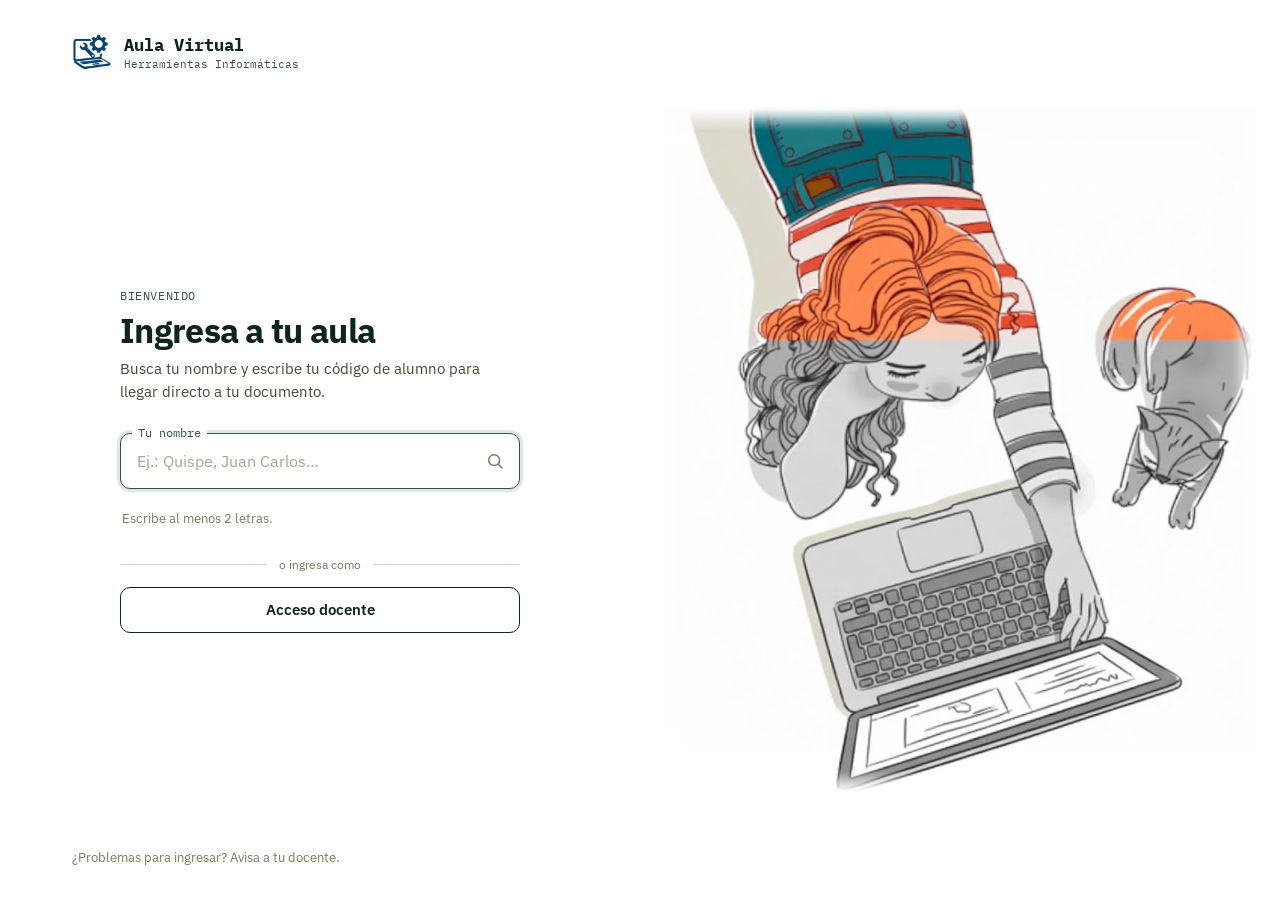
==== index.html @ ba395c88 "actualización de contenido" ====
<!doctype html>
<html lang="es">
<head>
<meta charset="utf-8">
<meta name="viewport" content="width=device-width,initial-scale=1">
<title>Aula Virtual · Herramientas Informáticas</title>
<!-- Sin sesión iniciada, esta página te manda a acceso.html -->
<script src="access/access.js" data-proteger data-sin-barra></script>
<link rel="icon" type="image/png" href="access/favicon.png">
<link rel="apple-touch-icon" href="access/icono.png">
<link rel="stylesheet" href="access/estilo.css">
<style>
  .hero { margin-bottom: 8px; }
  .unidad { margin-top: 38px; }
  .unidad-h { display: flex; align-items: baseline; gap: 12px; margin: 0 0 4px; }
  .unidad-h h2 { font-size: 1.35rem; letter-spacing: -.01em; margin: 0; }
  .unidad-h .linea { flex: 1; border-top: 1px solid var(--line); transform: translateY(-4px); }
  .sub-h { font-family: var(--mono); font-size: .72rem; color: var(--mut); text-transform: uppercase; letter-spacing: .6px; margin: 20px 0 10px; }

  .grid { display: grid; grid-template-columns: repeat(auto-fill, minmax(210px, 1fr)); gap: 14px; }
  a.sesion {
    --acc: var(--moss); --acc-d: var(--moss-d); --acc-bg: var(--moss-bg);
    position: relative; display: flex; flex-direction: column; justify-content: space-between; gap: 22px;
    text-decoration: none; color: var(--ink);
    background: var(--panel); border: 1px solid var(--line); border-radius: 14px; padding: 18px;
    overflow: hidden; transition: transform .18s ease, box-shadow .18s ease, border-color .18s ease;
  }
  a.sesion.ec { --acc: var(--amber); --acc-d: var(--amber-d); --acc-bg: var(--amber-bg); }
  a.sesion::before { content: ""; position: absolute; left: 0; top: 0; bottom: 0; width: 4px; background: var(--acc); }
  a.sesion:hover { transform: translateY(-3px); border-color: var(--acc); box-shadow: 0 12px 28px rgba(16, 35, 28, .10); }
  a.sesion:focus-visible { outline: 3px solid rgba(53, 81, 63, .3); outline-offset: 2px; }
  .s-top { display: flex; align-items: center; justify-content: space-between; gap: 8px; }
  .s-tipo { font-family: var(--mono); font-size: .68rem; font-weight: 600; letter-spacing: .6px; color: var(--acc-d); background: var(--acc-bg); border-radius: 6px; padding: 3px 8px; }
  .s-id { font-family: var(--mono); font-size: .7rem; color: var(--mut); }
  .s-num { font-family: var(--mono); font-size: 2.4rem; font-weight: 600; line-height: 1; letter-spacing: -.03em; }
  .s-num small { display: block; font-family: var(--sans); font-size: .85rem; font-weight: 500; letter-spacing: 0; color: var(--ink-2); margin-top: 6px; }
  .s-go { display: flex; align-items: center; justify-content: space-between; font-size: .85rem; font-weight: 600; color: var(--acc-d); }
  .s-go svg { width: 18px; height: 18px; transition: transform .18s; }
  a.sesion:hover .s-go svg { transform: translateX(4px); }

  a.sesion.off { cursor: not-allowed; background: transparent; border-style: dashed; }
  a.sesion.off:hover { transform: none; box-shadow: none; border-color: var(--line); }
  a.sesion.off::before { background: var(--line); }
  a.sesion.off .s-num, a.sesion.off .s-tipo { opacity: .55; }
  a.sesion.off .s-go { color: var(--mut); font-weight: 500; }
  a.sesion.abierta .s-go { color: var(--moss); }
  .skeleton { height: 150px; border-radius: 14px; background: linear-gradient(100deg, #ece8dc 30%, #f6f4ee 50%, #ece8dc 70%); background-size: 200% 100%; animation: brillo 1.2s linear infinite; }
  @keyframes brillo { to { background-position: -200% 0; } }
</style>
</head>
<body>
  <header class="topbar">
    <div class="topbar-in">
      <div class="plate">
        <span class="plate-mark"><img src="access/icono.png" alt=""></span>
        <span class="plate-txt"><b>Aula Virtual</b><small>Herramientas Informáticas</small></span>
      </div>
      <div class="who-chip">
        <i class="dot"></i><span id="quien"></span>
        <button class="btn ghost sm" id="salir" type="button">Salir</button>
      </div>
    </div>
  </header>

  <main class="wrap">
    <section class="hero anim">
      <p class="eyebrow" id="saludoRol">Portal</p>
      <h1 class="titulo" id="saludo">Hola</h1>
      <p class="lede" id="lede">Elige tu clase o evaluación para ir directo a tu documento.</p>
    </section>
    <div id="contenido"><div class="grid"><div class="skeleton"></div><div class="skeleton"></div><div class="skeleton"></div></div></div>
  </main>
  <div class="toasts" id="toasts" aria-live="polite"></div>

  <script>
    /* ==========================================================
       PORTAL: crea un botón por cada sesión que exista. No hay lista que mantener.

       Para publicar algo nuevo solo sube el CSV con el nombre correcto:
         clases/class#u#.csv     -> clase # de la unidad #     (class4u1.csv, class2u2.csv ...)
         eecc/ec#u#.csv          -> evaluación continua        (ec1u1.csv, ec2u1.csv ...)
         review/reu#u#.html      -> repaso (página)            (reu1u1.html, reu2u1.html ...)
       El botón aparece solo. Al presionarlo:
         alumno  -> su documento se abre en una PESTAÑA NUEVA (el portal sigue abierto)
                    y aparece una notificación en pantalla
         docente -> abre access/sesion.html?s=<sesión> con la lista de alumnos y enlaces
       (clases/class1u1.html es la única clase que es una página: no lleva CSV.)

       Búsqueda automática: por cada unidad y tipo se prueban los números 1, 2, 3...
       y se detiene tras HUECOS números seguidos que no existen.
       ========================================================== */
    const UNIDADES = [1, 2, 3, 4];   // cuántas unidades se buscan
    const HUECOS = 3;                // se tolera faltar hasta 3 números seguidos (class5 sin class6, class7 y class8 => fin)
    const TOPE = 40;                 // límite de seguridad por unidad y tipo

    const ICONO_FLECHA = '<svg viewBox="0 0 24 24" fill="none" stroke="currentColor" stroke-width="2" stroke-linecap="round" stroke-linejoin="round"><path d="M5 12h14M13 6l6 6-6 6"/></svg>';

    function el(tag, cls, text) {
      const n = document.createElement(tag);
      if (cls) n.className = cls;
      if (text !== undefined) n.textContent = text;
      return n;
    }

    async function existe(info) {
      const [csv, html] = await Promise.all([
        Acceso.textoCSV(info.carpeta + info.id + ".csv"),
        info.tipo !== "ec" ? Acceso.existeHTML(info.id) : false
      ]);
      if (!csv && !html) return null;
      info.csv = csv; info.html = !!html;       // se guarda el CSV para saber cuál es el enlace de este alumno
      return info;
    }

    async function sondear(tipo, unidad) {
      const halladas = [];
      let falta = 0;
      for (let n = 1; n <= TOPE && falta < HUECOS; n++) {
        const info = Acceso.idSesion(`${tipo}${n}u${unidad}`);
        const hallada = await existe(info);
        if (hallada) { halladas.push(hallada); falta = 0; } else falta++;
      }
      return halladas;
    }

    async function detectar() {
      const tareas = [];
      for (const u of UNIDADES) for (const tipo of ["class", "ec", "reu"]) tareas.push(sondear(tipo, u));
      return (await Promise.all(tareas)).flat();
    }

    /* Para el alumno: busca SU enlace en el CSV de la sesión. Define info.href y info.estado */
    function resolver(info, s) {
      info.estado = "ok";
      if (s.rol === "docente") { info.href = "access/sesion.html?s=" + encodeURIComponent(info.id); info.interno = true; return; }
      if (!info.csv) {                                            // clase de contenido (class1u1.html)
        if (info.html) { info.href = info.carpeta + info.id + ".html"; info.interno = true; info.nueva = true; } else info.estado = "nd";
        return;
      }
      const t = Acceso.leerTabla(info.csv);
      if (t.titulo && Acceso.norm(t.titulo) !== info.id) { info.estado = "titulo"; return; }
      const fila = Acceso.buscarFila(t.filas, s.codigo);
      if (!fila) info.estado = "no-registrado";
      else if (!/^https?:\/\//i.test(fila.link)) info.estado = "sin-enlace";
      else info.href = fila.link;
    }
    const TEXTO_ESTADO = {
      "sin-enlace": "Aún no disponible",
      "no-registrado": "No figuras aquí",
      "titulo": "Archivo con error",
      "nd": "Aún no disponible"
    };

    function toast(titulo, texto, tipo) {
      const t = el("div", "toast" + (tipo ? " " + tipo : ""));
      const ico = el("span", "t-ico");
      ico.innerHTML = '<svg viewBox="0 0 24 24" fill="none" stroke="#fff" stroke-width="2.4" stroke-linecap="round" stroke-linejoin="round"><path d="m5 12.5 4.5 4.5L19 7.5"/></svg>';
      const cuerpo = el("div"); cuerpo.append(el("b", "", titulo), el("p", "", texto));
      const x = el("button", "t-x", "×"); x.type = "button"; x.setAttribute("aria-label", "Cerrar");
      const quitar = () => { t.classList.add("sale"); setTimeout(() => t.remove(), 300); };
      x.onclick = quitar;
      t.append(ico, cuerpo, x);
      const caja = document.getElementById("toasts");
      while (caja.children.length >= 3) caja.firstChild.remove();
      caja.appendChild(t);
      setTimeout(quitar, 6000);
    }

    function tarjeta(info) {
      const off = info.estado !== "ok";
      const a = el("a", "sesion" + (info.tipo === "ec" ? " ec" : "") + (off ? " off" : ""));
      const top = el("div", "s-top");
      top.append(el("span", "s-tipo", ({ ec: "EVALUACIÓN", reu: "REPASO", class: "CLASE" })[info.tipo]), el("span", "s-id", info.id));
      const num = el("div", "s-num", String(info.num).padStart(2, "0"));
      num.appendChild(el("small", "", info.nombre));
      const go = el("div", "s-go");
      const lbl = el("span", "", off ? TEXTO_ESTADO[info.estado] : (info.nueva ? (info.tipo === "reu" ? "Abrir repaso" : "Abrir clase") : info.interno ? "Ingresar" : "Abrir mi documento"));
      go.append(lbl);
      if (!off) go.insertAdjacentHTML("beforeend", ICONO_FLECHA);
      a.append(top, num, go);
      if (off) { a.setAttribute("aria-disabled", "true"); a.addEventListener("click", e => e.preventDefault()); return a; }
      a.href = info.href;
      if (!info.interno || info.nueva) {
        // alumno: pestaña nueva; el portal queda abierto + notificación.
        // Los enlaces externos llevan noopener; la página interna (class1u1) no, para que herede la sesión.
        a.target = "_blank"; if (!info.interno) a.rel = "noopener noreferrer";
        a.addEventListener("click", e => {
          // window.open (sin noopener) hace que la pestaña nueva herede la sesión; <a target=_blank> no
          if (info.nueva) { e.preventDefault(); window.open(info.href, "_blank"); }
          a.classList.add("abierta");
          lbl.textContent = "Abierto · volver a abrir";
          toast(info.nueva ? (info.tipo === "reu" ? "Abriendo el repaso" : "Abriendo la clase") : "Abriendo tu documento", `${info.etiqueta} se abre en una pestaña nueva. Esta página sigue aquí por si quieres abrir otra.`);
        });
      }
      return a;
    }

    function seccion(titulo, lista) {
      const frag = document.createDocumentFragment();
      if (!lista.length) return frag;
      frag.appendChild(el("div", "sub-h", titulo));
      const grid = el("div", "grid");
      lista.forEach(s => grid.appendChild(tarjeta(s)));
      frag.appendChild(grid);
      return frag;
    }

    async function cargarPortal() {
      const s = (await Acceso.listo) && Acceso.sesion();
      const docente = s.rol === "docente";
      document.getElementById("quien").textContent = s.nombre;
      document.getElementById("salir").onclick = Acceso.salir;
      document.getElementById("saludoRol").textContent = docente ? "Modo docente" : (s.grupo ? "Grupo " + s.grupo : "Portal");
      document.getElementById("saludo").textContent = docente
        ? "Hola, " + s.nombre.split(/\s+/)[0]
        : "Tus clases y evaluaciones";
      document.getElementById("lede").textContent = docente
        ? "Elige una clase o evaluación para ver a tus alumnos y sus enlaces."
        : "Elige tu clase o evaluación: tu documento se abre en una pestaña nueva y este portal sigue aquí.";

      const cont = document.getElementById("contenido");
      const sesiones = await detectar();
      sesiones.forEach(x => resolver(x, s));
      cont.replaceChildren();
      const ordenadas = sesiones.sort((a, b) => a.unidad - b.unidad || a.num - b.num);
      const unidades = [...new Set(ordenadas.map(x => x.unidad))];
      if (!unidades.length) { cont.appendChild(el("p", "vacio", "Aún no hay clases ni evaluaciones disponibles.")); return; }
      for (const u of unidades) {
        const bloque = el("section", "unidad anim");
        const h = el("div", "unidad-h"); h.append(el("h2", "", "Unidad " + u), el("span", "linea"));
        bloque.appendChild(h);
        bloque.appendChild(seccion("Clases", ordenadas.filter(x => x.unidad === u && x.tipo === "class")));
        bloque.appendChild(seccion("Evaluaciones continuas", ordenadas.filter(x => x.unidad === u && x.tipo === "ec")));
        bloque.appendChild(seccion("Repasos", ordenadas.filter(x => x.unidad === u && x.tipo === "reu")));
        cont.appendChild(bloque);
      }
    }
    cargarPortal();
  </script>
</body>
</html>
---- access/estilo.css ----
/* ==========================================================
   ESTILO.CSS · diseño compartido del Aula Virtual
   Paleta tomada de EVALUACIÓN 2 (LAB-409): papel, tinta, musgo y ámbar.
   Lo usan acceso.html, index.html y access/sesion.html.
   ========================================================== */
@import url("https://fonts.googleapis.com/css2?family=IBM+Plex+Mono:wght@400;500;600&family=IBM+Plex+Sans:wght@400;500;600;700&display=swap");

:root {
  --ink: #10231c;
  --ink-2: #4b463a;
  --mut: #7c7763;
  --paper: #f6f4ee;
  --panel: #ffffff;
  --line: #d8d3c4;
  --moss: #35513f;
  --moss-d: #223a2c;
  --moss-bg: #eef3ec;
  --amber: #b3752c;
  --amber-d: #8f5a1c;
  --amber-bg: #fbf1e2;
  --err: #a3312a;
  --err-bg: #fbeceb;
  --mono: "IBM Plex Mono", ui-monospace, "Courier New", monospace;
  --sans: "IBM Plex Sans", system-ui, -apple-system, "Segoe UI", Roboto, sans-serif;
  /* acento activo: musgo para clases, ámbar para evaluaciones (body.ec) */
  --acc: var(--moss);
  --acc-d: var(--moss-d);
  --acc-bg: var(--moss-bg);
}
body.ec { --acc: var(--amber); --acc-d: var(--amber-d); --acc-bg: var(--amber-bg); }

* { box-sizing: border-box; }
html { -webkit-text-size-adjust: 100%; }
body {
  margin: 0;
  background: var(--paper);
  color: var(--ink);
  font-family: var(--sans);
  line-height: 1.5;
  min-height: 100vh;
}
button, input { font: inherit; }
button { cursor: pointer; }
.hidden { display: none !important; }
.mono { font-family: var(--mono); }

/* ---------- cabecera tipo "placa" ---------- */
.topbar {
  position: sticky; top: 0; z-index: 20;
  background: rgba(246, 244, 238, .88);
  backdrop-filter: blur(10px);
  -webkit-backdrop-filter: blur(10px);
  border-bottom: 1px solid var(--line);
}
.topbar-in {
  max-width: 960px; margin: 0 auto; padding: 12px 20px;
  display: flex; align-items: center; justify-content: space-between; gap: 12px;
}
.plate { display: flex; align-items: center; gap: 12px; text-decoration: none; color: var(--ink); min-width: 0; }
.plate-mark { flex: none; width: 44px; height: 44px; display: grid; place-items: center; }
.plate-mark img { width: 100%; height: 100%; object-fit: contain; display: block; }
.plate-txt { display: flex; flex-direction: column; line-height: 1.15; min-width: 0; }
.plate-txt b { font-family: var(--mono); font-size: 1rem; letter-spacing: .3px; }
.plate-txt small { font-family: var(--mono); font-size: .68rem; color: var(--moss); white-space: nowrap; overflow: hidden; text-overflow: ellipsis; }
.who-chip {
  display: flex; align-items: center; gap: 8px; min-width: 0;
  font-family: var(--mono); font-size: .76rem; color: var(--ink-2);
}
.who-chip span { max-width: 190px; overflow: hidden; text-overflow: ellipsis; white-space: nowrap; }
.who-chip .dot { flex: none; width: 8px; height: 8px; border-radius: 50%; background: var(--moss); box-shadow: 0 0 0 3px rgba(53, 81, 63, .18); }

/* ---------- botones ---------- */
.btn {
  display: inline-flex; align-items: center; justify-content: center; gap: 8px;
  background: var(--ink); color: var(--paper);
  border: 1px solid var(--ink); border-radius: 10px;
  padding: 11px 18px; font-weight: 600; font-size: .92rem;
  text-decoration: none; transition: background .15s, transform .15s, box-shadow .15s;
}
.btn:hover { background: var(--moss-d); border-color: var(--moss-d); }
.btn:active { transform: translateY(1px); }
.btn:disabled { opacity: .55; cursor: wait; }
.btn.block { display: flex; width: 100%; }
.btn.ghost { background: transparent; color: var(--ink); }
.btn.ghost:hover { background: var(--ink); color: var(--paper); }
.btn.sm { padding: 7px 12px; font-size: .8rem; border-radius: 8px; }

/* ---------- contenedor ---------- */
.wrap { max-width: 960px; margin: 0 auto; padding: 28px 20px 96px; }
.eyebrow { font-family: var(--mono); font-size: .75rem; color: var(--moss); letter-spacing: .6px; text-transform: uppercase; margin: 0 0 6px; }
h1.titulo { font-size: clamp(1.6rem, 4vw, 2.2rem); line-height: 1.15; letter-spacing: -.02em; margin: 0 0 8px; }
.lede { color: var(--ink-2); margin: 0 0 8px; max-width: 60ch; }

/* ---------- campo con etiqueta flotante (borde) ---------- */
.field { position: relative; margin-bottom: 18px; }
.field label {
  position: absolute; top: -9px; left: 12px; padding: 0 6px;
  background: var(--panel); font-size: .74rem; color: var(--mut); font-family: var(--mono);
  transition: color .15s;
}
.field input {
  width: 100%; padding: 15px 44px 15px 16px; font-size: 1rem;
  border: 1px solid var(--line); border-radius: 10px; background: var(--panel); color: var(--ink);
  outline: none; transition: border-color .15s, box-shadow .15s;
}
.field input::placeholder { color: #a9a591; }
.field input:focus { border-color: var(--moss); box-shadow: 0 0 0 3px rgba(53, 81, 63, .14); }
.field:focus-within label { color: var(--moss); }
.field .ico {
  position: absolute; right: 8px; top: 50%; transform: translateY(-50%);
  width: 34px; height: 34px; display: grid; place-items: center;
  background: none; border: 0; border-radius: 8px; color: var(--mut);
}
.field button.ico:hover { background: var(--paper); color: var(--ink); }
.field .ico svg { width: 20px; height: 20px; }

/* ---------- avisos ---------- */
.aviso { background: var(--err-bg); color: #7d211b; border: 1px solid #efc3bf; border-radius: 10px; padding: 12px 14px; font-size: .9rem; }
.aviso.warn { background: var(--amber-bg); color: #7a4d10; border-color: #ecd3a8; }
.vacio { color: var(--mut); font-style: italic; padding: 18px 2px; }

/* ---------- animación de entrada ---------- */
@keyframes sube { from { opacity: 0; transform: translateY(8px); } to { opacity: 1; transform: none; } }
.anim { animation: sube .35s ease both; }
@media (prefers-reduced-motion: reduce) { .anim { animation: none; } * { transition: none !important; } }

/* ---------- notificación (toast) ---------- */
.toasts { position: fixed; top: 76px; right: 16px; z-index: 100; display: flex; flex-direction: column; gap: 10px; width: min(360px, calc(100vw - 32px)); pointer-events: none; }
.toast {
  pointer-events: auto; display: flex; gap: 12px; align-items: flex-start;
  background: var(--ink); color: var(--paper); border-radius: 14px; padding: 14px 14px 14px 16px;
  box-shadow: 0 16px 40px rgba(16, 35, 28, .28); animation: sube .3s ease both;
}
.toast.sale { opacity: 0; transform: translateY(-6px); transition: opacity .3s, transform .3s; }
.toast .t-ico { flex: none; width: 30px; height: 30px; border-radius: 50%; background: var(--moss); display: grid; place-items: center; }
.toast .t-ico svg { width: 17px; height: 17px; }
.toast.warn .t-ico { background: var(--amber); }
.toast b { display: block; font-size: .92rem; margin-bottom: 2px; }
.toast p { margin: 0; font-size: .8rem; color: rgba(246, 244, 238, .78); line-height: 1.4; }
.toast .t-x { flex: none; margin: -4px -4px 0 0; width: 28px; height: 28px; border: 0; border-radius: 8px; background: none; color: rgba(246, 244, 238, .6); font-size: 1.2rem; line-height: 1; }
.toast .t-x:hover { background: rgba(246, 244, 238, .14); color: #fff; }
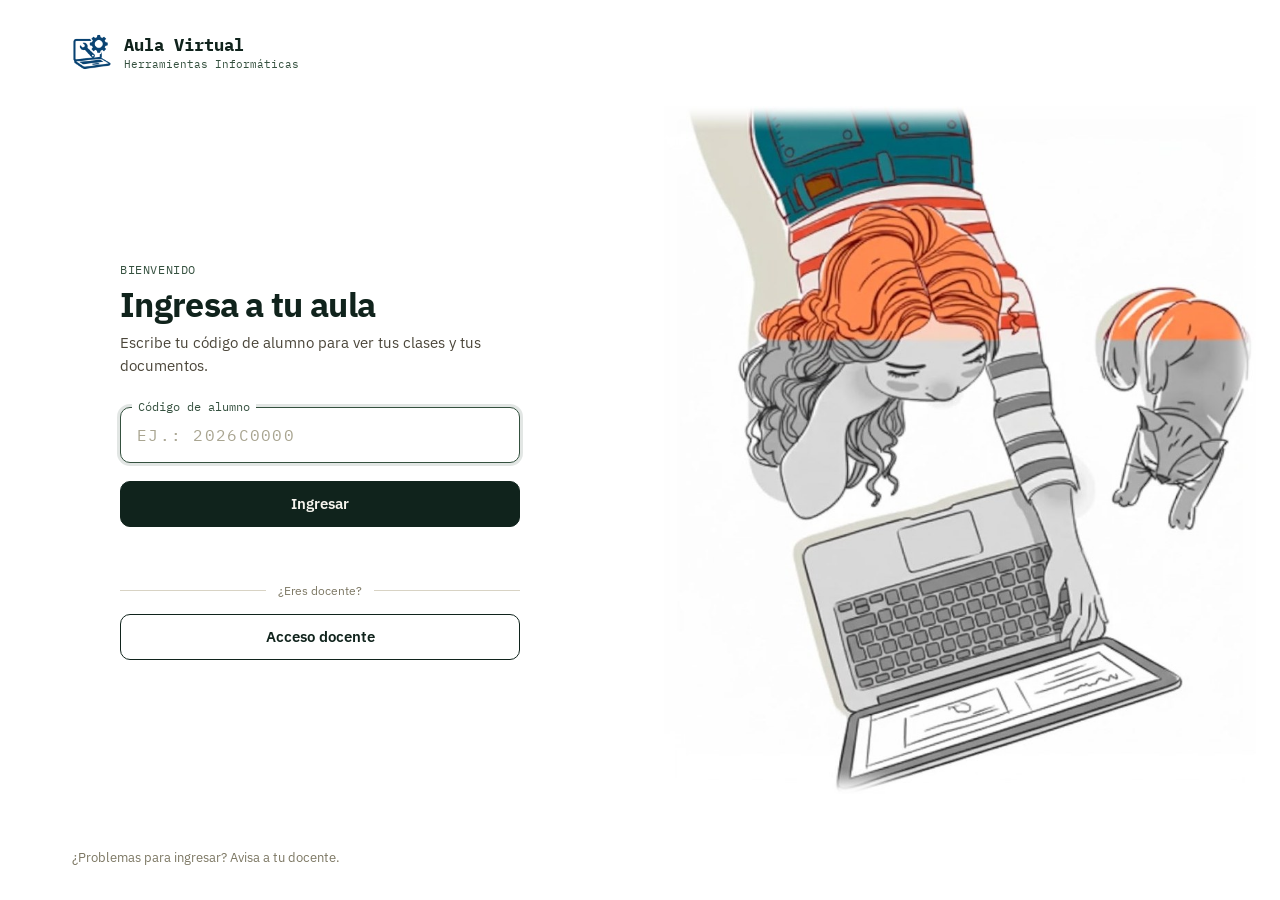
==== commit fb0bd8c5: "Web nueva conectada al Panel: login por código, clases como carpetas, quizzes - access/aula.js: sesi" ====
--- a/index.html
+++ b/index.html
@@ -4,47 +4,59 @@
 <meta charset="utf-8">
 <meta name="viewport" content="width=device-width,initial-scale=1">
 <title>Aula Virtual · Herramientas Informáticas</title>
-<!-- Sin sesión iniciada, esta página te manda a acceso.html -->
-<script src="access/access.js" data-proteger data-sin-barra></script>
+<script src="access/aula.js" data-proteger data-sin-barra></script>
 <link rel="icon" type="image/png" href="access/favicon.png">
 <link rel="apple-touch-icon" href="access/icono.png">
 <link rel="stylesheet" href="access/estilo.css">
 <style>
-  .hero { margin-bottom: 8px; }
-  .unidad { margin-top: 38px; }
-  .unidad-h { display: flex; align-items: baseline; gap: 12px; margin: 0 0 4px; }
-  .unidad-h h2 { font-size: 1.35rem; letter-spacing: -.01em; margin: 0; }
-  .unidad-h .linea { flex: 1; border-top: 1px solid var(--line); transform: translateY(-4px); }
-  .sub-h { font-family: var(--mono); font-size: .72rem; color: var(--mut); text-transform: uppercase; letter-spacing: .6px; margin: 20px 0 10px; }
-
+  :root { --ev: #5b4bb0; --ev-d: #3d2f86; --ev-bg: #efecfa; }
+  .bloque { margin-top: 38px; }
+  .bloque-h { display: flex; align-items: baseline; gap: 12px; margin: 0 0 14px; }
+  .bloque-h h2 { font-size: 1.35rem; letter-spacing: -.01em; margin: 0; }
+  .bloque-h .linea { flex: 1; border-top: 1px solid var(--line); transform: translateY(-4px); }
   .grid { display: grid; grid-template-columns: repeat(auto-fill, minmax(210px, 1fr)); gap: 14px; }
-  a.sesion {
+
+  a.carta {
     --acc: var(--moss); --acc-d: var(--moss-d); --acc-bg: var(--moss-bg);
-    position: relative; display: flex; flex-direction: column; justify-content: space-between; gap: 22px;
-    text-decoration: none; color: var(--ink);
-    background: var(--panel); border: 1px solid var(--line); border-radius: 14px; padding: 18px;
-    overflow: hidden; transition: transform .18s ease, box-shadow .18s ease, border-color .18s ease;
+    position: relative; display: flex; flex-direction: column; justify-content: space-between; gap: 18px;
+    text-decoration: none; color: var(--ink); background: var(--panel); border: 1px solid var(--line); border-radius: 14px; padding: 18px;
+    overflow: hidden; transition: transform .18s ease, box-shadow .18s ease, border-color .18s ease; min-height: 168px;
   }
-  a.sesion.ec { --acc: var(--amber); --acc-d: var(--amber-d); --acc-bg: var(--amber-bg); }
-  a.sesion::before { content: ""; position: absolute; left: 0; top: 0; bottom: 0; width: 4px; background: var(--acc); }
-  a.sesion:hover { transform: translateY(-3px); border-color: var(--acc); box-shadow: 0 12px 28px rgba(16, 35, 28, .10); }
-  a.sesion:focus-visible { outline: 3px solid rgba(53, 81, 63, .3); outline-offset: 2px; }
-  .s-top { display: flex; align-items: center; justify-content: space-between; gap: 8px; }
-  .s-tipo { font-family: var(--mono); font-size: .68rem; font-weight: 600; letter-spacing: .6px; color: var(--acc-d); background: var(--acc-bg); border-radius: 6px; padding: 3px 8px; }
-  .s-id { font-family: var(--mono); font-size: .7rem; color: var(--mut); }
-  .s-num { font-family: var(--mono); font-size: 2.4rem; font-weight: 600; line-height: 1; letter-spacing: -.03em; }
-  .s-num small { display: block; font-family: var(--sans); font-size: .85rem; font-weight: 500; letter-spacing: 0; color: var(--ink-2); margin-top: 6px; }
-  .s-go { display: flex; align-items: center; justify-content: space-between; font-size: .85rem; font-weight: 600; color: var(--acc-d); }
-  .s-go svg { width: 18px; height: 18px; transition: transform .18s; }
-  a.sesion:hover .s-go svg { transform: translateX(4px); }
-
-  a.sesion.off { cursor: not-allowed; background: transparent; border-style: dashed; }
-  a.sesion.off:hover { transform: none; box-shadow: none; border-color: var(--line); }
-  a.sesion.off::before { background: var(--line); }
-  a.sesion.off .s-num, a.sesion.off .s-tipo { opacity: .55; }
-  a.sesion.off .s-go { color: var(--mut); font-weight: 500; }
-  a.sesion.abierta .s-go { color: var(--moss); }
-  .skeleton { height: 150px; border-radius: 14px; background: linear-gradient(100deg, #ece8dc 30%, #f6f4ee 50%, #ece8dc 70%); background-size: 200% 100%; animation: brillo 1.2s linear infinite; }
+  a.carta.ec { --acc: var(--amber); --acc-d: var(--amber-d); --acc-bg: var(--amber-bg); }
+  a.carta.ev { --acc: var(--ev); --acc-d: var(--ev-d); --acc-bg: var(--ev-bg); }
+  a.carta::before { content: ""; position: absolute; left: 0; top: 0; bottom: 0; width: 4px; background: var(--acc); }
+  a.carta:hover { transform: translateY(-3px); border-color: var(--acc); box-shadow: 0 12px 28px rgba(16, 35, 28, .10); }
+  .c-top { display: flex; align-items: center; justify-content: space-between; gap: 8px; }
+  .c-tipo { display: inline-flex; align-items: center; gap: 6px; font-family: var(--mono); font-size: .68rem; font-weight: 600; letter-spacing: .6px; color: var(--acc-d); background: var(--acc-bg); border-radius: 6px; padding: 3px 8px; }
+  .c-tipo svg { width: 14px; height: 14px; }
+  .c-id { font-family: var(--mono); font-size: .7rem; color: var(--mut); }
+  .c-num { font-family: var(--mono); font-size: 2.2rem; font-weight: 600; line-height: 1; letter-spacing: -.03em; }
+  .c-num small { display: block; font-family: var(--sans); font-size: .88rem; font-weight: 500; letter-spacing: 0; color: var(--ink-2); margin-top: 8px; line-height: 1.3; }
+  .c-go { display: flex; align-items: center; justify-content: space-between; font-size: .85rem; font-weight: 600; color: var(--acc-d); }
+  .c-go svg { width: 18px; height: 18px; transition: transform .18s; }
+  a.carta:hover .c-go svg { transform: translateX(4px); }
+  .borrador { font-family: var(--mono); font-size: .65rem; font-weight: 600; color: var(--mut); border: 1px dashed var(--line); border-radius: 6px; padding: 2px 7px; }
+  a.carta.oculta { background: transparent; border-style: dashed; }
+  a.carta.hecha .c-go { color: var(--mut); }
+
+  .acciones { display: flex; gap: 10px; flex-wrap: wrap; margin-top: 16px; }
+  .compa { margin-top: 18px; background: var(--panel); border: 1px solid var(--line); border-radius: 14px; padding: 14px 16px; max-width: 520px; }
+  .compa form { display: flex; gap: 8px; flex-wrap: wrap; margin-top: 10px; }
+  .compa input { flex: 1 1 180px; padding: 10px 12px; border: 1px solid var(--line); border-radius: 9px; font-family: var(--mono); text-transform: uppercase; background: var(--panel); color: var(--ink); }
+  .compa .err { color: var(--err); font-size: .84rem; margin: 8px 0 0; min-height: 1.2em; }
+  .chips { display: flex; gap: 8px; flex-wrap: wrap; margin-top: 10px; }
+  .chip { font-size: .82rem; background: var(--moss-bg); border: 1px solid #cfdccb; border-radius: 999px; padding: 4px 12px; }
+  .chip small { font-family: var(--mono); color: var(--moss); margin-left: 6px; }
+
+  .ov { position: fixed; inset: 0; z-index: 130; display: none; align-items: center; justify-content: center; padding: 24px; background: rgba(16,35,28,.4); backdrop-filter: blur(3px); }
+  .ov.on { display: flex; }
+  .modal { background: var(--panel); border: 1px solid var(--line); border-radius: 16px; padding: 22px; max-width: 420px; width: 100%; box-shadow: 0 20px 50px rgba(16,35,28,.25); }
+  .modal h2 { font-size: 1.1rem; margin: 0 0 14px; }
+  .modal .field { margin-bottom: 14px; }
+  .modal .field input { padding-right: 16px; }
+  .modal .err { color: var(--err); font-size: .84rem; min-height: 1.2em; margin: 4px 0 0; }
+  .modal .row { display: flex; gap: 8px; justify-content: flex-end; margin-top: 10px; }
+  .skeleton { height: 168px; border-radius: 14px; background: linear-gradient(100deg, #ece8dc 30%, #f6f4ee 50%, #ece8dc 70%); background-size: 200% 100%; animation: brillo 1.2s linear infinite; }
   @keyframes brillo { to { background-position: -200% 0; } }
 </style>
 </head>
@@ -55,187 +67,149 @@
         <span class="plate-mark"><img src="access/icono.png" alt=""></span>
         <span class="plate-txt"><b>Aula Virtual</b><small>Herramientas Informáticas</small></span>
       </div>
-      <div class="who-chip">
-        <i class="dot"></i><span id="quien"></span>
-        <button class="btn ghost sm" id="salir" type="button">Salir</button>
-      </div>
+      <div class="who-chip"><i class="dot"></i><span id="quien"></span>
+        <button class="btn ghost sm" id="salir" type="button">Salir</button></div>
     </div>
   </header>
 
   <main class="wrap">
     <section class="hero anim">
-      <p class="eyebrow" id="saludoRol">Portal</p>
+      <p class="eyebrow" id="eyebrow">Portal</p>
       <h1 class="titulo" id="saludo">Hola</h1>
-      <p class="lede" id="lede">Elige tu clase o evaluación para ir directo a tu documento.</p>
+      <p class="lede" id="lede"></p>
+      <div id="extra"></div>
     </section>
-    <div id="contenido"><div class="grid"><div class="skeleton"></div><div class="skeleton"></div><div class="skeleton"></div></div></div>
+    <div id="contenido"><div class="grid" style="margin-top:38px"><div class="skeleton"></div><div class="skeleton"></div><div class="skeleton"></div></div></div>
   </main>
-  <div class="toasts" id="toasts" aria-live="polite"></div>
-
-  <script>
-    /* ==========================================================
-       PORTAL: crea un botón por cada sesión que exista. No hay lista que mantener.
-
-       Para publicar algo nuevo solo sube el CSV con el nombre correcto:
-         clases/class#u#.csv     -> clase # de la unidad #     (class4u1.csv, class2u2.csv ...)
-         eecc/ec#u#.csv          -> evaluación continua        (ec1u1.csv, ec2u1.csv ...)
-         review/reu#u#.html      -> repaso (página)            (reu1u1.html, reu2u1.html ...)
-       El botón aparece solo. Al presionarlo:
-         alumno  -> su documento se abre en una PESTAÑA NUEVA (el portal sigue abierto)
-                    y aparece una notificación en pantalla
-         docente -> abre access/sesion.html?s=<sesión> con la lista de alumnos y enlaces
-       (clases/class1u1.html es la única clase que es una página: no lleva CSV.)
-
-       Búsqueda automática: por cada unidad y tipo se prueban los números 1, 2, 3...
-       y se detiene tras HUECOS números seguidos que no existen.
-       ========================================================== */
-    const UNIDADES = [1, 2, 3, 4];   // cuántas unidades se buscan
-    const HUECOS = 3;                // se tolera faltar hasta 3 números seguidos (class5 sin class6, class7 y class8 => fin)
-    const TOPE = 40;                 // límite de seguridad por unidad y tipo
-
-    const ICONO_FLECHA = '<svg viewBox="0 0 24 24" fill="none" stroke="currentColor" stroke-width="2" stroke-linecap="round" stroke-linejoin="round"><path d="M5 12h14M13 6l6 6-6 6"/></svg>';
-
-    function el(tag, cls, text) {
-      const n = document.createElement(tag);
-      if (cls) n.className = cls;
-      if (text !== undefined) n.textContent = text;
-      return n;
-    }
-
-    async function existe(info) {
-      const [csv, html] = await Promise.all([
-        Acceso.textoCSV(info.carpeta + info.id + ".csv"),
-        info.tipo !== "ec" ? Acceso.existeHTML(info.id) : false
-      ]);
-      if (!csv && !html) return null;
-      info.csv = csv; info.html = !!html;       // se guarda el CSV para saber cuál es el enlace de este alumno
-      return info;
-    }
-
-    async function sondear(tipo, unidad) {
-      const halladas = [];
-      let falta = 0;
-      for (let n = 1; n <= TOPE && falta < HUECOS; n++) {
-        const info = Acceso.idSesion(`${tipo}${n}u${unidad}`);
-        const hallada = await existe(info);
-        if (hallada) { halladas.push(hallada); falta = 0; } else falta++;
-      }
-      return halladas;
-    }
-
-    async function detectar() {
-      const tareas = [];
-      for (const u of UNIDADES) for (const tipo of ["class", "ec", "reu"]) tareas.push(sondear(tipo, u));
-      return (await Promise.all(tareas)).flat();
-    }
-
-    /* Para el alumno: busca SU enlace en el CSV de la sesión. Define info.href y info.estado */
-    function resolver(info, s) {
-      info.estado = "ok";
-      if (s.rol === "docente") { info.href = "access/sesion.html?s=" + encodeURIComponent(info.id); info.interno = true; return; }
-      if (!info.csv) {                                            // clase de contenido (class1u1.html)
-        if (info.html) { info.href = info.carpeta + info.id + ".html"; info.interno = true; info.nueva = true; } else info.estado = "nd";
-        return;
-      }
-      const t = Acceso.leerTabla(info.csv);
-      if (t.titulo && Acceso.norm(t.titulo) !== info.id) { info.estado = "titulo"; return; }
-      const fila = Acceso.buscarFila(t.filas, s.codigo);
-      if (!fila) info.estado = "no-registrado";
-      else if (!/^https?:\/\//i.test(fila.link)) info.estado = "sin-enlace";
-      else info.href = fila.link;
-    }
-    const TEXTO_ESTADO = {
-      "sin-enlace": "Aún no disponible",
-      "no-registrado": "No figuras aquí",
-      "titulo": "Archivo con error",
-      "nd": "Aún no disponible"
-    };
-
-    function toast(titulo, texto, tipo) {
-      const t = el("div", "toast" + (tipo ? " " + tipo : ""));
-      const ico = el("span", "t-ico");
-      ico.innerHTML = '<svg viewBox="0 0 24 24" fill="none" stroke="#fff" stroke-width="2.4" stroke-linecap="round" stroke-linejoin="round"><path d="m5 12.5 4.5 4.5L19 7.5"/></svg>';
-      const cuerpo = el("div"); cuerpo.append(el("b", "", titulo), el("p", "", texto));
-      const x = el("button", "t-x", "×"); x.type = "button"; x.setAttribute("aria-label", "Cerrar");
-      const quitar = () => { t.classList.add("sale"); setTimeout(() => t.remove(), 300); };
-      x.onclick = quitar;
-      t.append(ico, cuerpo, x);
-      const caja = document.getElementById("toasts");
-      while (caja.children.length >= 3) caja.firstChild.remove();
-      caja.appendChild(t);
-      setTimeout(quitar, 6000);
-    }
-
-    function tarjeta(info) {
-      const off = info.estado !== "ok";
-      const a = el("a", "sesion" + (info.tipo === "ec" ? " ec" : "") + (off ? " off" : ""));
-      const top = el("div", "s-top");
-      top.append(el("span", "s-tipo", ({ ec: "EVALUACIÓN", reu: "REPASO", class: "CLASE" })[info.tipo]), el("span", "s-id", info.id));
-      const num = el("div", "s-num", String(info.num).padStart(2, "0"));
-      num.appendChild(el("small", "", info.nombre));
-      const go = el("div", "s-go");
-      const lbl = el("span", "", off ? TEXTO_ESTADO[info.estado] : (info.nueva ? (info.tipo === "reu" ? "Abrir repaso" : "Abrir clase") : info.interno ? "Ingresar" : "Abrir mi documento"));
-      go.append(lbl);
-      if (!off) go.insertAdjacentHTML("beforeend", ICONO_FLECHA);
-      a.append(top, num, go);
-      if (off) { a.setAttribute("aria-disabled", "true"); a.addEventListener("click", e => e.preventDefault()); return a; }
-      a.href = info.href;
-      if (!info.interno || info.nueva) {
-        // alumno: pestaña nueva; el portal queda abierto + notificación.
-        // Los enlaces externos llevan noopener; la página interna (class1u1) no, para que herede la sesión.
-        a.target = "_blank"; if (!info.interno) a.rel = "noopener noreferrer";
-        a.addEventListener("click", e => {
-          // window.open (sin noopener) hace que la pestaña nueva herede la sesión; <a target=_blank> no
-          if (info.nueva) { e.preventDefault(); window.open(info.href, "_blank"); }
-          a.classList.add("abierta");
-          lbl.textContent = "Abierto · volver a abrir";
-          toast(info.nueva ? (info.tipo === "reu" ? "Abriendo el repaso" : "Abriendo la clase") : "Abriendo tu documento", `${info.etiqueta} se abre en una pestaña nueva. Esta página sigue aquí por si quieres abrir otra.`);
-        });
-      }
-      return a;
-    }
-
-    function seccion(titulo, lista) {
-      const frag = document.createDocumentFragment();
-      if (!lista.length) return frag;
-      frag.appendChild(el("div", "sub-h", titulo));
-      const grid = el("div", "grid");
-      lista.forEach(s => grid.appendChild(tarjeta(s)));
-      frag.appendChild(grid);
-      return frag;
-    }
-
-    async function cargarPortal() {
-      const s = (await Acceso.listo) && Acceso.sesion();
-      const docente = s.rol === "docente";
-      document.getElementById("quien").textContent = s.nombre;
-      document.getElementById("salir").onclick = Acceso.salir;
-      document.getElementById("saludoRol").textContent = docente ? "Modo docente" : (s.grupo ? "Grupo " + s.grupo : "Portal");
-      document.getElementById("saludo").textContent = docente
-        ? "Hola, " + s.nombre.split(/\s+/)[0]
-        : "Tus clases y evaluaciones";
-      document.getElementById("lede").textContent = docente
-        ? "Elige una clase o evaluación para ver a tus alumnos y sus enlaces."
-        : "Elige tu clase o evaluación: tu documento se abre en una pestaña nueva y este portal sigue aquí.";
-
-      const cont = document.getElementById("contenido");
-      const sesiones = await detectar();
-      sesiones.forEach(x => resolver(x, s));
-      cont.replaceChildren();
-      const ordenadas = sesiones.sort((a, b) => a.unidad - b.unidad || a.num - b.num);
-      const unidades = [...new Set(ordenadas.map(x => x.unidad))];
-      if (!unidades.length) { cont.appendChild(el("p", "vacio", "Aún no hay clases ni evaluaciones disponibles.")); return; }
-      for (const u of unidades) {
-        const bloque = el("section", "unidad anim");
-        const h = el("div", "unidad-h"); h.append(el("h2", "", "Unidad " + u), el("span", "linea"));
-        bloque.appendChild(h);
-        bloque.appendChild(seccion("Clases", ordenadas.filter(x => x.unidad === u && x.tipo === "class")));
-        bloque.appendChild(seccion("Evaluaciones continuas", ordenadas.filter(x => x.unidad === u && x.tipo === "ec")));
-        bloque.appendChild(seccion("Repasos", ordenadas.filter(x => x.unidad === u && x.tipo === "reu")));
-        cont.appendChild(bloque);
-      }
-    }
-    cargarPortal();
-  </script>
+
+  <div class="ov" id="ovClave"><div class="modal">
+    <h2>Cambiar contraseña</h2>
+    <form id="fClave">
+      <div class="field"><label for="cAct">Contraseña actual</label><input id="cAct" type="password" required></div>
+      <div class="field"><label for="cNue">Nueva (mínimo 6)</label><input id="cNue" type="password" minlength="6" required></div>
+      <div class="field"><label for="cRep">Repite la nueva</label><input id="cRep" type="password" minlength="6" required></div>
+      <div class="err" id="cErr"></div>
+      <div class="row"><button class="btn ghost sm" type="button" id="cCancel">Cancelar</button><button class="btn sm" id="cOk">Guardar</button></div>
+    </form>
+  </div></div>
+
+<script>
+const { el } = Aula;
+const $ = id => document.getElementById(id);
+const ICO = {
+  flecha: '<svg viewBox="0 0 24 24" fill="none" stroke="currentColor" stroke-width="2" stroke-linecap="round" stroke-linejoin="round"><path d="M5 12h14M13 6l6 6-6 6"/></svg>',
+  carpeta: '<svg viewBox="0 0 24 24" fill="none" stroke="currentColor" stroke-width="2" stroke-linejoin="round"><path d="M3 7a2 2 0 0 1 2-2h4l2 2h8a2 2 0 0 1 2 2v8a2 2 0 0 1-2 2H5a2 2 0 0 1-2-2z"/></svg>'
+};
+
+function carta({ href, cls, tipo, id, num, sub, go, extra, nueva }) {
+  const a = el("a", "carta " + (cls || "")); a.href = href;
+  const top = el("div", "c-top");
+  const t = el("span", "c-tipo"); t.innerHTML = ICO.carpeta; t.append(tipo);
+  top.append(t, extra || el("span", "c-id", id));
+  const n = el("div", "c-num", num); if (sub) n.appendChild(el("small", "", sub));
+  const g = el("div", "c-go"); g.append(el("span", "", go)); g.insertAdjacentHTML("beforeend", ICO.flecha);
+  a.append(top, n, g);
+  if (nueva) a.addEventListener("click", e => { e.preventDefault(); Aula.abrirInterna(href); });
+  return a;
+}
+
+function bloque(titulo, cartas) {
+  const s = el("section", "bloque anim");
+  const h = el("div", "bloque-h"); h.append(el("h2", "", titulo), el("span", "linea"));
+  const g = el("div", "grid"); cartas.forEach(c => g.appendChild(c));
+  s.append(h, g); return s;
+}
+
+function pintarCompanero(s) {
+  const caja = el("div", "compa");
+  caja.append(el("b", "", "¿Compartes computadora?"));
+  caja.append(el("div", "hint", "Tu compañero puede agregarse aquí con su código y verá sus propios documentos."));
+  const chips = el("div", "chips");
+  (s.alumnos || []).forEach(a => { const c = el("span", "chip", Aula.nombreBonito(a.nombre)); c.appendChild(el("small", "", a.grupo + (a.pc ? " · PC " + a.pc : ""))); chips.appendChild(c); });
+  const f = el("form"); const inp = el("input"); inp.placeholder = "Código del compañero"; inp.required = true;
+  const b = el("button", "btn sm", "Agregar compañero"); const err = el("div", "err");
+  f.append(inp, b);
+  f.onsubmit = async e => {
+    e.preventDefault(); b.disabled = true; err.textContent = "";
+    try {
+      const r = await Aula.api("companero", { codigo: inp.value });
+      const ses = Aula.sesion(); ses.alumnos = r.alumnos; Aula.guardar(ses);
+      Aula.toast("Compañero agregado", "Ahora en cada clase verán los documentos de ambos.");
+      location.reload();
+    } catch (ex) { err.textContent = ex.message; b.disabled = false; }
+  };
+  caja.append(chips);
+  if ((s.alumnos || []).length < 3) caja.append(f, err);
+  $("extra").appendChild(caja);
+}
+
+function pintarDocente(r) {
+  const acc = el("div", "acciones");
+  const q = el("a", "btn", "Mis quizzes"); q.href = "docente/quizzes.html";
+  const p = el("a", "btn ghost", "Abrir Panel (Google)"); p.href = r.panel; p.target = "_blank"; p.rel = "noopener";
+  const c = el("button", "btn ghost", "Cambiar contraseña"); c.type = "button"; c.onclick = () => { $("ovClave").classList.add("on"); $("cAct").focus(); };
+  acc.append(q, p, c); $("extra").appendChild(acc);
+}
+
+$("cCancel").onclick = () => { $("ovClave").classList.remove("on"); $("fClave").reset(); $("cErr").textContent = ""; };
+$("fClave").onsubmit = async e => {
+  e.preventDefault(); $("cErr").textContent = "";
+  if ($("cNue").value !== $("cRep").value) { $("cErr").textContent = "La nueva contraseña no coincide."; return; }
+  $("cOk").disabled = true;
+  try {
+    await Aula.api("cambiarClave", { actual: $("cAct").value, nueva: $("cNue").value });
+    $("cCancel").click(); Aula.toast("Contraseña cambiada", "Úsala la próxima vez que ingreses.");
+  } catch (ex) { $("cErr").textContent = ex.message; }
+  $("cOk").disabled = false;
+};
+
+(async () => {
+  const s = await Aula.listo;
+  const docente = s.rol === "docente";
+  $("quien").textContent = Aula.quien(s);
+  $("salir").onclick = () => Aula.salir();
+  $("eyebrow").textContent = docente ? "Modo docente" : "Grupo " + [...new Set((s.alumnos || []).map(a => a.grupo))].join(" + ");
+  $("saludo").textContent = docente ? "Hola, " + (s.nombre || "docente") : "Tus clases";
+  $("lede").textContent = docente
+    ? "Todas tus clases (las no publicadas se ven con borde punteado). Entra a una para ver los documentos de tus alumnos."
+    : "Entra a una clase para ver tu documento, presentaciones, enlaces y actividades.";
+
+  const cont = $("contenido");
+  let r;
+  try { r = await Aula.api("portal"); }
+  catch (ex) { cont.replaceChildren(el("div", "aviso", ex.message)); return; }
+
+  if (docente) pintarDocente(r);
+  else { s.alumnos = r.alumnos; Aula.guardar(s); $("quien").textContent = Aula.quien(s); pintarCompanero(s); }
+
+  cont.replaceChildren();
+  const marca = c => (docente && !c.publicada) ? el("span", "borrador", "NO PUBLICADA") : null;
+  const unidades = [...new Set(r.clases.filter(c => c.tipo === "Clase").map(c => c.unidad))].sort();
+  unidades.forEach(u => {
+    const cartas = r.clases.filter(c => c.tipo === "Clase" && c.unidad === u).sort((a, b) => a.n - b.n).map(c => carta({
+      href: "clase.html?id=" + c.id, cls: c.publicada ? "" : "oculta", tipo: "CLASE", id: c.id,
+      num: String(c.n).padStart(2, "0"), sub: c.tema || "Clase " + c.n, go: "Abrir carpeta", extra: marca(c)
+    }));
+    cont.appendChild(bloque("Unidad " + u, cartas));
+  });
+  const ecs = r.clases.filter(c => c.tipo === "EC").sort((a, b) => a.n - b.n);
+  if (ecs.length) cont.appendChild(bloque("Evaluaciones continuas", ecs.map(c => carta({
+    href: "clase.html?id=" + c.id, cls: "ec" + (c.publicada ? "" : " oculta"), tipo: "EVALUACIÓN", id: c.id,
+    num: "EC" + c.n, sub: c.tema || "Evaluación continua " + c.n, go: docente ? "Ver documentos" : "Abrir mi evaluación", extra: marca(c)
+  }))));
+  if (r.quizzes.length) cont.appendChild(bloque("Evaluaciones virtuales", r.quizzes.map(q => {
+    const hechos = (q.rendidos || []).length, todos = (s.alumnos || []).length;
+    const listo = !docente && todos && hechos >= todos;
+    return carta({
+      href: "quiz.html?id=" + q.id, cls: "ev" + (listo ? " hecha" : "") + (docente && !q.abierto ? " oculta" : ""), tipo: "QUIZ", id: q.npreg + " preg.",
+      num: "Q", sub: q.titulo, go: docente ? "Ver resultados" : listo ? "Ya rendido · ver nota" : "Rendir", nueva: !docente,
+      extra: docente && !q.abierto ? el("span", "borrador", "CERRADO") : null
+    });
+  })));
+  if (!cont.children.length) cont.appendChild(el("p", "vacio", docente
+    ? "Aún no hay clases. Créalas en el Panel: Aula → Nueva clase / EC."
+    : "Aún no hay clases publicadas."));
+})();
+</script>
 </body>
 </html>
